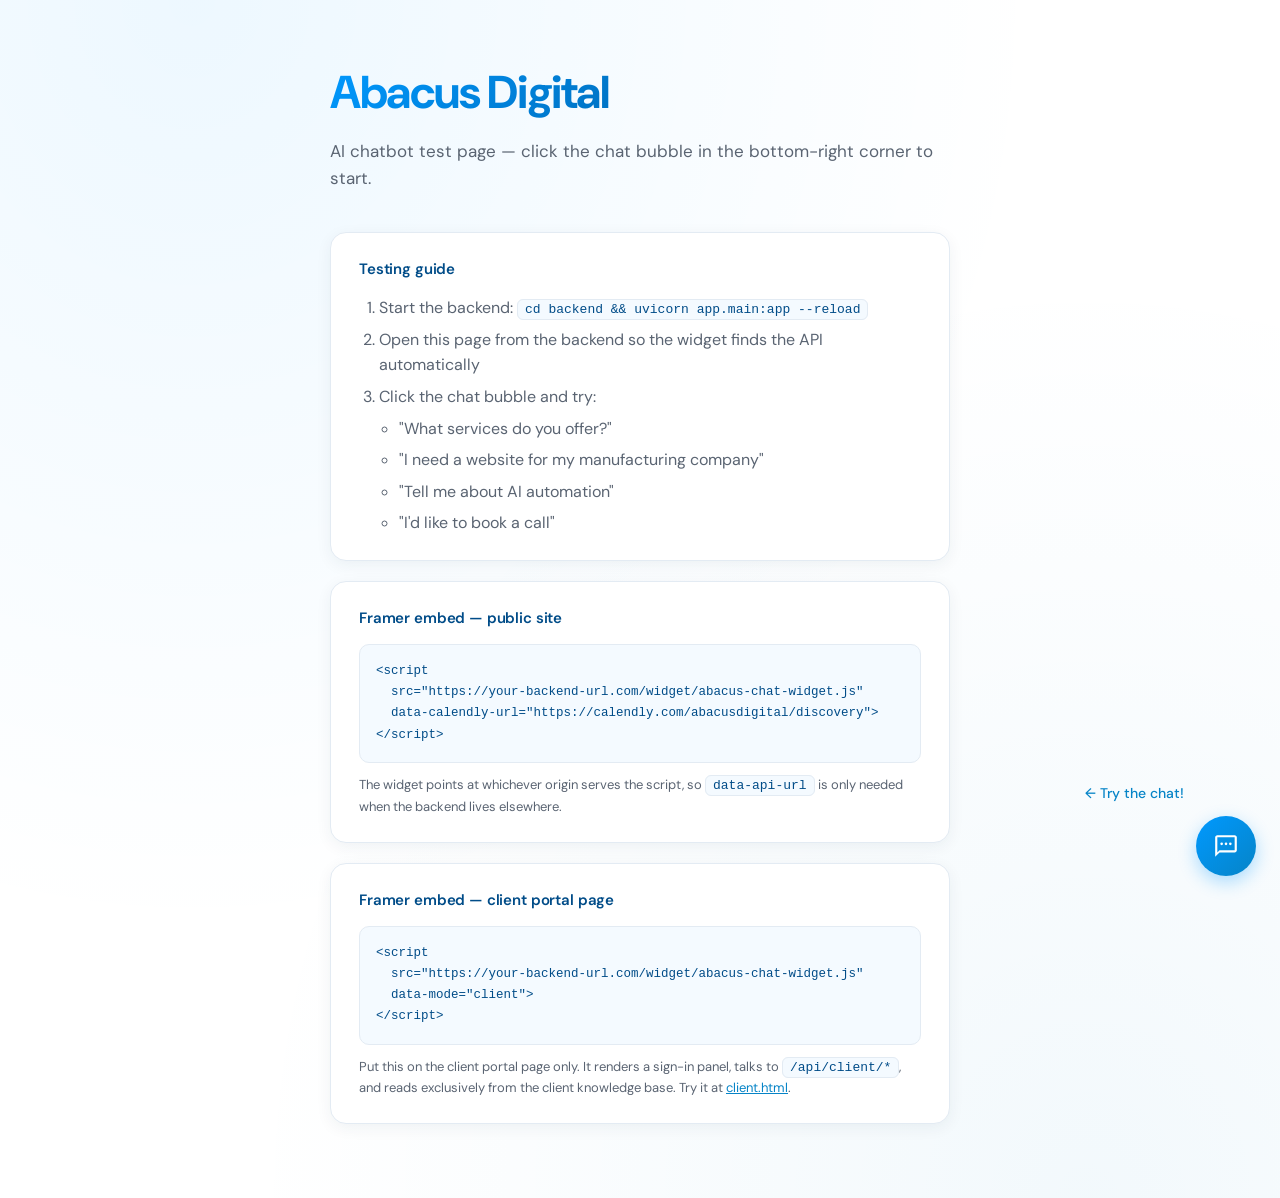
==== widget/index.html @ 13f030be "All Files" ====
<!DOCTYPE html>
<html lang="en">
<head>
    <meta charset="UTF-8">
    <meta name="viewport" content="width=device-width, initial-scale=1.0">
    <title>Abacus Digital Chatbot — Test Page</title>
    <style>
        @import url('https://fonts.googleapis.com/css2?family=DM+Sans:wght@400;500;600;700&display=swap');

        :root {
            --blue: #0099FF;
            --blue-deep: #0684C7;
            --blue-darkest: #004C88;
            --blue-soft: #F4FAFF;
            --ink: #171717;
            --muted: #5A6472;
            --line: #E3EBF3;
        }

        * { box-sizing: border-box; margin: 0; padding: 0; }

        body {
            font-family: 'DM Sans', -apple-system, BlinkMacSystemFont, sans-serif;
            background: #FFFFFF;
            background-image:
                radial-gradient(ellipse at 15% 0%, rgba(0, 153, 255, 0.07) 0%, transparent 55%),
                radial-gradient(ellipse at 85% 100%, rgba(6, 132, 199, 0.05) 0%, transparent 55%);
            color: var(--ink);
            min-height: 100vh;
            display: flex;
            flex-direction: column;
            align-items: center;
            justify-content: center;
            padding: 56px 24px;
            line-height: 1.6;
        }

        .test-container {
            width: 100%;
            max-width: 620px;
        }

        .logo {
            font-size: 46px;
            font-weight: 700;
            letter-spacing: -0.03em;
            margin-bottom: 8px;
            background: linear-gradient(135deg, var(--blue), var(--blue-darkest));
            -webkit-background-clip: text;
            -webkit-text-fill-color: transparent;
            background-clip: text;
        }

        .subtitle {
            font-size: 17px;
            color: var(--muted);
            margin-bottom: 40px;
        }

        .card {
            background: #FFFFFF;
            border: 1px solid var(--line);
            border-radius: 16px;
            padding: 24px 28px;
            margin-bottom: 20px;
            box-shadow: 0 4px 16px rgba(16, 45, 74, 0.06);
        }

        .card h3 {
            font-size: 15px;
            font-weight: 600;
            color: var(--blue-darkest);
            margin-bottom: 14px;
            letter-spacing: -0.01em;
        }

        .card ol, .card ul {
            padding-left: 20px;
            color: var(--muted);
        }

        .card li { margin-bottom: 6px; }
        .card li:last-child { margin-bottom: 0; }

        code {
            background: var(--blue-soft);
            border: 1px solid var(--line);
            padding: 2px 7px;
            border-radius: 6px;
            font-size: 13px;
            color: var(--blue-darkest);
        }

        pre {
            background: var(--blue-soft);
            border: 1px solid var(--line);
            padding: 16px;
            border-radius: 10px;
            overflow-x: auto;
            font-size: 12.5px;
            line-height: 1.7;
            color: var(--blue-darkest);
        }

        .note {
            font-size: 13px;
            color: var(--muted);
            margin-top: 12px;
        }

        a { color: var(--blue-deep); }

        .arrow-hint {
            position: fixed;
            bottom: 96px;
            right: 96px;
            color: var(--blue-deep);
            font-size: 14px;
            font-weight: 500;
            animation: point 2s ease-in-out infinite;
            pointer-events: none;
            z-index: 999998;
        }

        @keyframes point {
            0%, 100% { transform: translate(0, 0); opacity: 0.75; }
            50%      { transform: translate(10px, 5px); opacity: 1; }
        }

        @media (max-width: 560px) {
            .arrow-hint { display: none; }
            .logo { font-size: 36px; }
        }
    </style>
</head>
<body>
    <div class="test-container">
        <div class="logo">Abacus Digital</div>
        <p class="subtitle">
            AI chatbot test page — click the chat bubble in the bottom-right corner to start.
        </p>

        <div class="card">
            <h3>Testing guide</h3>
            <ol>
                <li>Start the backend: <code>cd backend &amp;&amp; uvicorn app.main:app --reload</code></li>
                <li>Open this page from the backend so the widget finds the API automatically</li>
                <li>Click the chat bubble and try:
                    <ul style="margin-top: 6px;">
                        <li>"What services do you offer?"</li>
                        <li>"I need a website for my manufacturing company"</li>
                        <li>"Tell me about AI automation"</li>
                        <li>"I'd like to book a call"</li>
                    </ul>
                </li>
            </ol>
        </div>

        <div class="card">
            <h3>Framer embed — public site</h3>
            <pre>&lt;script
  src="https://your-backend-url.com/widget/abacus-chat-widget.js"
  data-calendly-url="https://calendly.com/abacusdigital/discovery"&gt;
&lt;/script&gt;</pre>
            <p class="note">
                The widget points at whichever origin serves the script, so
                <code>data-api-url</code> is only needed when the backend lives elsewhere.
            </p>
        </div>

        <div class="card">
            <h3>Framer embed — client portal page</h3>
            <pre>&lt;script
  src="https://your-backend-url.com/widget/abacus-chat-widget.js"
  data-mode="client"&gt;
&lt;/script&gt;</pre>
            <p class="note">
                Put this on the client portal page only. It renders a sign-in panel, talks to
                <code>/api/client/*</code>, and reads exclusively from the client knowledge base.
                Try it at <a href="./client.html">client.html</a>.
            </p>
        </div>
    </div>

    <div class="arrow-hint">← Try the chat!</div>

    <script src="./abacus-chat-widget.js?v=2026-08-13.2" data-mode="public"></script>
</body>
</html>
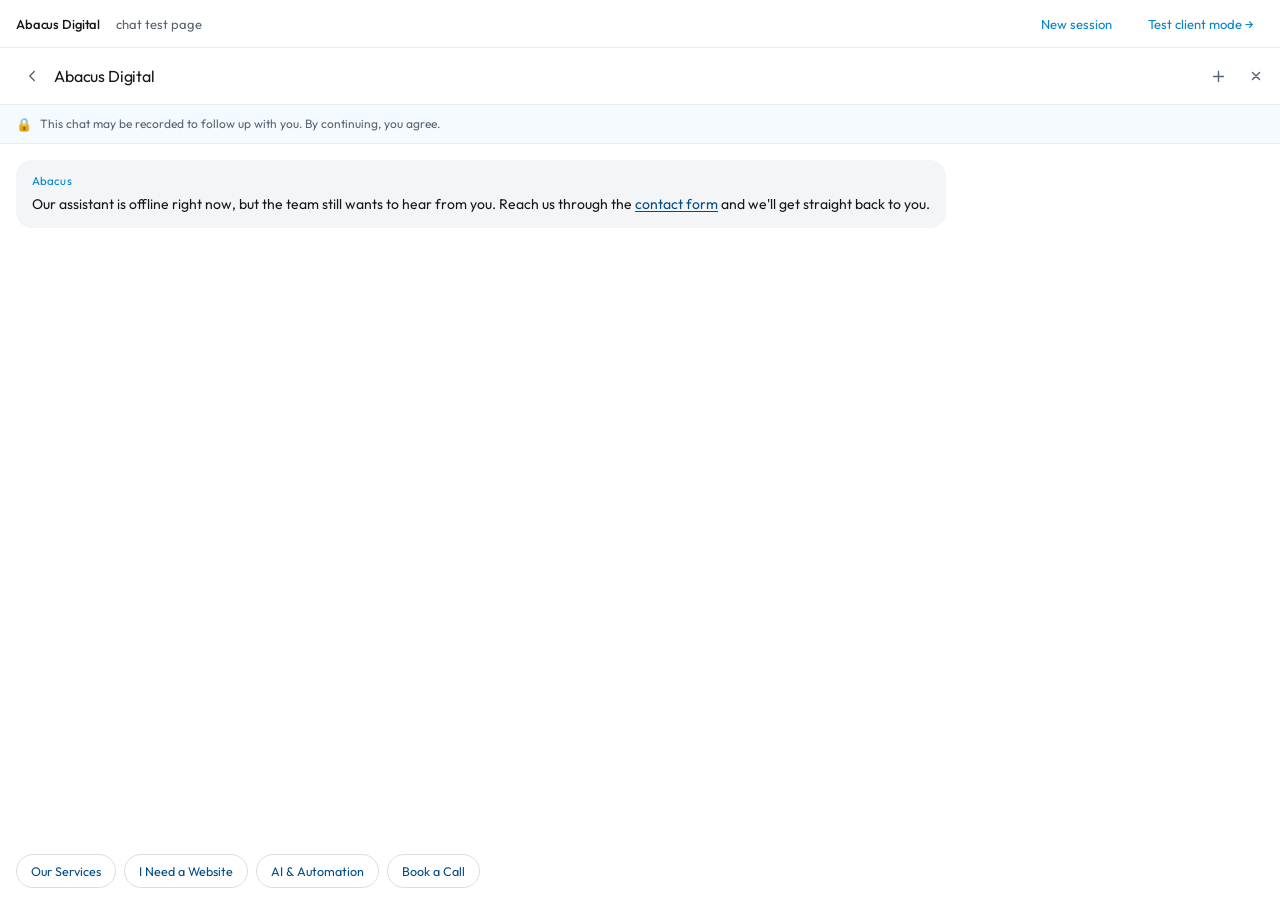
==== commit 3329f94a: "Turn the widget test page into a full-page chat for easier manual testing Previously a marketing-sty" ====
--- a/widget/index.html
+++ b/widget/index.html
@@ -5,185 +5,141 @@
     <meta name="viewport" content="width=device-width, initial-scale=1.0">
     <title>Abacus Digital Chatbot — Test Page</title>
     <style>
-        @import url('https://fonts.googleapis.com/css2?family=DM+Sans:wght@400;500;600;700&display=swap');
+        @import url('https://fonts.googleapis.com/css2?family=Outfit:wght@300;400;500&display=swap');
 
         :root {
             --blue: #0099FF;
             --blue-deep: #0684C7;
-            --blue-darkest: #004C88;
-            --blue-soft: #F4FAFF;
             --ink: #171717;
             --muted: #5A6472;
             --line: #E3EBF3;
         }
 
         * { box-sizing: border-box; margin: 0; padding: 0; }
+        html, body { height: 100%; }
 
         body {
-            font-family: 'DM Sans', -apple-system, BlinkMacSystemFont, sans-serif;
-            background: #FFFFFF;
-            background-image:
-                radial-gradient(ellipse at 15% 0%, rgba(0, 153, 255, 0.07) 0%, transparent 55%),
-                radial-gradient(ellipse at 85% 100%, rgba(6, 132, 199, 0.05) 0%, transparent 55%);
-            color: var(--ink);
-            min-height: 100vh;
+            font-family: 'Outfit', -apple-system, BlinkMacSystemFont, sans-serif;
             display: flex;
             flex-direction: column;
-            align-items: center;
-            justify-content: center;
-            padding: 56px 24px;
-            line-height: 1.6;
+            overflow: hidden;
         }
 
-        .test-container {
-            width: 100%;
-            max-width: 620px;
+        /* ---- Slim testing toolbar ---- */
+
+        #test-bar {
+            flex-shrink: 0;
+            display: flex;
+            align-items: center;
+            gap: 16px;
+            height: 48px;
+            padding: 0 16px;
+            background: #FFFFFF;
+            border-bottom: 1px solid var(--line);
+            font-size: 13px;
+            color: var(--muted);
         }
 
-        .logo {
-            font-size: 46px;
-            font-weight: 700;
-            letter-spacing: -0.03em;
-            margin-bottom: 8px;
-            background: linear-gradient(135deg, var(--blue), var(--blue-darkest));
-            -webkit-background-clip: text;
-            -webkit-text-fill-color: transparent;
-            background-clip: text;
-        }
-
-        .subtitle {
-            font-size: 17px;
-            color: var(--muted);
-            margin-bottom: 40px;
-        }
-
-        .card {
-            background: #FFFFFF;
-            border: 1px solid var(--line);
-            border-radius: 16px;
-            padding: 24px 28px;
-            margin-bottom: 20px;
-            box-shadow: 0 4px 16px rgba(16, 45, 74, 0.06);
-        }
-
-        .card h3 {
-            font-size: 15px;
-            font-weight: 600;
-            color: var(--blue-darkest);
-            margin-bottom: 14px;
+        #test-bar .brand {
+            font-weight: 500;
+            color: var(--ink);
             letter-spacing: -0.01em;
         }
 
-        .card ol, .card ul {
-            padding-left: 20px;
-            color: var(--muted);
+        #test-bar .spacer { flex: 1; }
+
+        #test-bar a, #test-bar button {
+            font: inherit;
+            color: var(--blue-deep);
+            text-decoration: none;
+            background: none;
+            border: none;
+            cursor: pointer;
+            padding: 6px 10px;
+            border-radius: 6px;
+            transition: background 0.15s ease;
         }
 
-        .card li { margin-bottom: 6px; }
-        .card li:last-child { margin-bottom: 0; }
-
-        code {
-            background: var(--blue-soft);
-            border: 1px solid var(--line);
-            padding: 2px 7px;
-            border-radius: 6px;
-            font-size: 13px;
-            color: var(--blue-darkest);
+        #test-bar a:hover, #test-bar button:hover {
+            background: rgba(0, 153, 255, 0.08);
         }
 
-        pre {
-            background: var(--blue-soft);
-            border: 1px solid var(--line);
-            padding: 16px;
-            border-radius: 10px;
-            overflow-x: auto;
-            font-size: 12.5px;
-            line-height: 1.7;
-            color: var(--blue-darkest);
+        /* ---- Full-page chat ----
+           The embeddable widget normally floats as a small window anchored to a
+           corner; these overrides stretch it to fill the rest of the viewport for
+           easier manual testing. The Framer embed itself is untouched — this only
+           affects this local test page. */
+
+        #chat-area {
+            flex: 1;
+            position: relative;
+            min-height: 0;
+            background: #FAFBFC;
         }
 
-        .note {
-            font-size: 13px;
-            color: var(--muted);
-            margin-top: 12px;
+        #abacus-chat-widget {
+            position: static !important;
         }
 
-        a { color: var(--blue-deep); }
-
-        .arrow-hint {
-            position: fixed;
-            bottom: 96px;
-            right: 96px;
-            color: var(--blue-deep);
-            font-size: 14px;
-            font-weight: 500;
-            animation: point 2s ease-in-out infinite;
-            pointer-events: none;
-            z-index: 999998;
+        .abacus-trigger {
+            display: none !important;
         }
 
-        @keyframes point {
-            0%, 100% { transform: translate(0, 0); opacity: 0.75; }
-            50%      { transform: translate(10px, 5px); opacity: 1; }
-        }
-
-        @media (max-width: 560px) {
-            .arrow-hint { display: none; }
-            .logo { font-size: 36px; }
+        .abacus-chat-window {
+            position: absolute !important;
+            inset: 0 !important;
+            width: 100% !important;
+            height: 100% !important;
+            max-height: 100% !important;
+            max-width: 100% !important;
+            border-radius: 0 !important;
+            border: none !important;
+            box-shadow: none !important;
+            transform: none !important;
         }
     </style>
 </head>
 <body>
-    <div class="test-container">
-        <div class="logo">Abacus Digital</div>
-        <p class="subtitle">
-            AI chatbot test page — click the chat bubble in the bottom-right corner to start.
-        </p>
-
-        <div class="card">
-            <h3>Testing guide</h3>
-            <ol>
-                <li>Start the backend: <code>cd backend &amp;&amp; uvicorn app.main:app --reload</code></li>
-                <li>Open this page from the backend so the widget finds the API automatically</li>
-                <li>Click the chat bubble and try:
-                    <ul style="margin-top: 6px;">
-                        <li>"What services do you offer?"</li>
-                        <li>"I need a website for my manufacturing company"</li>
-                        <li>"Tell me about AI automation"</li>
-                        <li>"I'd like to book a call"</li>
-                    </ul>
-                </li>
-            </ol>
-        </div>
-
-        <div class="card">
-            <h3>Framer embed — public site</h3>
-            <pre>&lt;script
-  src="https://your-backend-url.com/widget/abacus-chat-widget.js"
-  data-calendly-url="https://calendly.com/abacusdigital/discovery"&gt;
-&lt;/script&gt;</pre>
-            <p class="note">
-                The widget points at whichever origin serves the script, so
-                <code>data-api-url</code> is only needed when the backend lives elsewhere.
-            </p>
-        </div>
-
-        <div class="card">
-            <h3>Framer embed — client portal page</h3>
-            <pre>&lt;script
-  src="https://your-backend-url.com/widget/abacus-chat-widget.js"
-  data-mode="client"&gt;
-&lt;/script&gt;</pre>
-            <p class="note">
-                Put this on the client portal page only. It renders a sign-in panel, talks to
-                <code>/api/client/*</code>, and reads exclusively from the client knowledge base.
-                Try it at <a href="./client.html">client.html</a>.
-            </p>
-        </div>
+    <div id="test-bar">
+        <span class="brand">Abacus Digital</span>
+        <span>chat test page</span>
+        <div class="spacer"></div>
+        <button id="reset-session" type="button" title="Clear the local visitor/session data and start over">New session</button>
+        <a href="./client.html">Test client mode →</a>
     </div>
 
-    <div class="arrow-hint">← Try the chat!</div>
+    <div id="chat-area"></div>
+
+    <script>
+        document.getElementById('reset-session').addEventListener('click', () => {
+            Object.keys(localStorage)
+                .filter((key) => key.startsWith('abacus_'))
+                .forEach((key) => localStorage.removeItem(key));
+            location.reload();
+        });
+    </script>
 
     <script src="./abacus-chat-widget.js?v=2026-08-13.2" data-mode="public"></script>
+    <script>
+        // The widget mounts itself into <body> as a fixed-position floating bubble;
+        // move it into the full-page chat area and open it immediately so there's no
+        // click needed before every test. The widget's own bootstrap defers to
+        // DOMContentLoaded when the page is still parsing (which it is, this far up
+        // the body) — mirror that same check so this always runs after the widget's
+        // DOM actually exists, not before.
+        function mountFullPage() {
+            const widget = document.getElementById('abacus-chat-widget');
+            const chatArea = document.getElementById('chat-area');
+            if (widget && chatArea) chatArea.appendChild(widget);
+
+            const trigger = document.getElementById('abacus-trigger');
+            if (trigger) trigger.click();
+        }
+        if (document.readyState === 'loading') {
+            document.addEventListener('DOMContentLoaded', mountFullPage);
+        } else {
+            mountFullPage();
+        }
+    </script>
 </body>
 </html>
